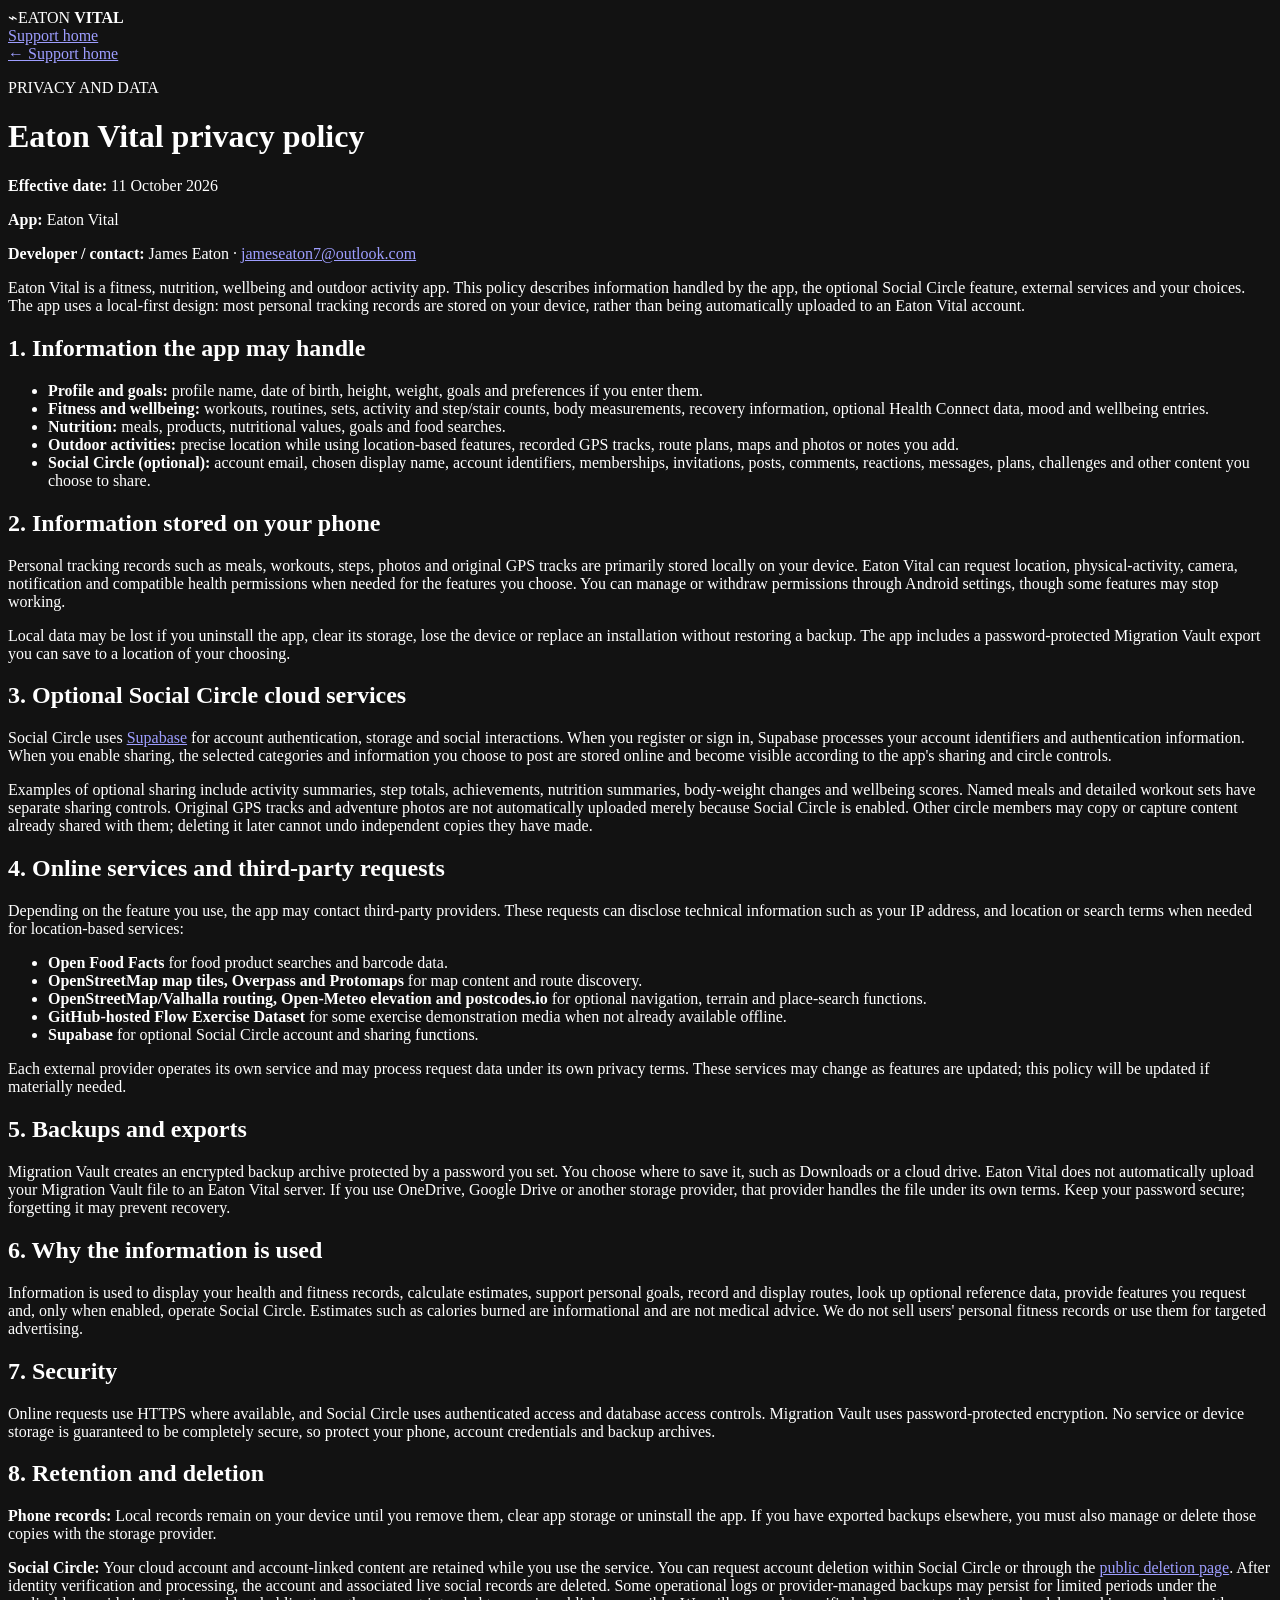
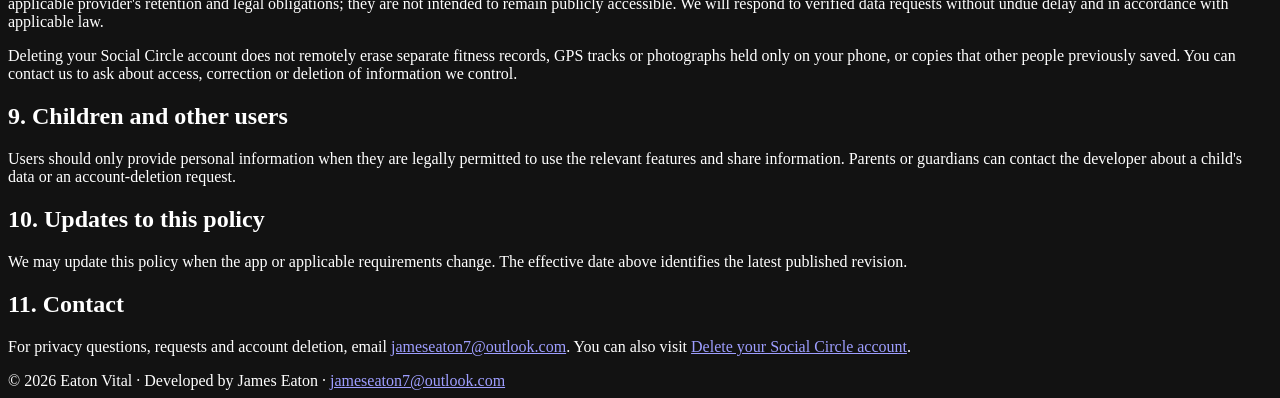
==== privacy.html @ bbdb614d "Publish Eaton Vital public website: privacy.html" ====
<!doctype html>
<html lang="en-GB"><head><meta charset="utf-8"><meta name="viewport" content="width=device-width,initial-scale=1"><meta name="color-scheme" content="dark"><meta name="description" content="Eaton Vital privacy policy: local fitness data, optional Social Circle sharing, online services, backups and deletion."><title>Eaton Vital | Privacy Policy</title><link rel="stylesheet" href="style.css"></head>
<body><div class="site"><header class="mast"><div class="brand"><span class="symbol" aria-hidden="true">⌁</span><span>EATON <b>VITAL</b></span></div><a class="nav" href="index.html">Support home</a></header><main class="article"><a class="back" href="index.html">← Support home</a><p class="eyebrow">PRIVACY AND DATA</p><h1>Eaton Vital privacy policy</h1><div class="details"><p><strong>Effective date:</strong> 11 October 2026</p><p><strong>App:</strong> Eaton Vital</p><p><strong>Developer / contact:</strong> James Eaton · <a href="mailto:jameseaton7@outlook.com">jameseaton7@outlook.com</a></p></div>
<p>Eaton Vital is a fitness, nutrition, wellbeing and outdoor activity app. This policy describes information handled by the app, the optional Social Circle feature, external services and your choices. The app uses a local-first design: most personal tracking records are stored on your device, rather than being automatically uploaded to an Eaton Vital account.</p>
<h2>1. Information the app may handle</h2>
<ul><li><strong>Profile and goals:</strong> profile name, date of birth, height, weight, goals and preferences if you enter them.</li><li><strong>Fitness and wellbeing:</strong> workouts, routines, sets, activity and step/stair counts, body measurements, recovery information, optional Health Connect data, mood and wellbeing entries.</li><li><strong>Nutrition:</strong> meals, products, nutritional values, goals and food searches.</li><li><strong>Outdoor activities:</strong> precise location while using location-based features, recorded GPS tracks, route plans, maps and photos or notes you add.</li><li><strong>Social Circle (optional):</strong> account email, chosen display name, account identifiers, memberships, invitations, posts, comments, reactions, messages, plans, challenges and other content you choose to share.</li></ul>
<h2>2. Information stored on your phone</h2><p>Personal tracking records such as meals, workouts, steps, photos and original GPS tracks are primarily stored locally on your device. Eaton Vital can request location, physical-activity, camera, notification and compatible health permissions when needed for the features you choose. You can manage or withdraw permissions through Android settings, though some features may stop working.</p><p>Local data may be lost if you uninstall the app, clear its storage, lose the device or replace an installation without restoring a backup. The app includes a password-protected Migration Vault export you can save to a location of your choosing.</p>
<h2>3. Optional Social Circle cloud services</h2><p>Social Circle uses <a href="https://supabase.com/privacy">Supabase</a> for account authentication, storage and social interactions. When you register or sign in, Supabase processes your account identifiers and authentication information. When you enable sharing, the selected categories and information you choose to post are stored online and become visible according to the app's sharing and circle controls.</p><p>Examples of optional sharing include activity summaries, step totals, achievements, nutrition summaries, body-weight changes and wellbeing scores. Named meals and detailed workout sets have separate sharing controls. Original GPS tracks and adventure photos are not automatically uploaded merely because Social Circle is enabled. Other circle members may copy or capture content already shared with them; deleting it later cannot undo independent copies they have made.</p>
<h2>4. Online services and third-party requests</h2><p>Depending on the feature you use, the app may contact third-party providers. These requests can disclose technical information such as your IP address, and location or search terms when needed for location-based services:</p><ul><li><strong>Open Food Facts</strong> for food product searches and barcode data.</li><li><strong>OpenStreetMap map tiles, Overpass and Protomaps</strong> for map content and route discovery.</li><li><strong>OpenStreetMap/Valhalla routing, Open-Meteo elevation and postcodes.io</strong> for optional navigation, terrain and place-search functions.</li><li><strong>GitHub-hosted Flow Exercise Dataset</strong> for some exercise demonstration media when not already available offline.</li><li><strong>Supabase</strong> for optional Social Circle account and sharing functions.</li></ul><p>Each external provider operates its own service and may process request data under its own privacy terms. These services may change as features are updated; this policy will be updated if materially needed.</p>
<h2>5. Backups and exports</h2><p>Migration Vault creates an encrypted backup archive protected by a password you set. You choose where to save it, such as Downloads or a cloud drive. Eaton Vital does not automatically upload your Migration Vault file to an Eaton Vital server. If you use OneDrive, Google Drive or another storage provider, that provider handles the file under its own terms. Keep your password secure; forgetting it may prevent recovery.</p>
<h2>6. Why the information is used</h2><p>Information is used to display your health and fitness records, calculate estimates, support personal goals, record and display routes, look up optional reference data, provide features you request and, only when enabled, operate Social Circle. Estimates such as calories burned are informational and are not medical advice. We do not sell users' personal fitness records or use them for targeted advertising.</p>
<h2>7. Security</h2><p>Online requests use HTTPS where available, and Social Circle uses authenticated access and database access controls. Migration Vault uses password-protected encryption. No service or device storage is guaranteed to be completely secure, so protect your phone, account credentials and backup archives.</p>
<h2>8. Retention and deletion</h2><p><strong>Phone records:</strong> Local records remain on your device until you remove them, clear app storage or uninstall the app. If you have exported backups elsewhere, you must also manage or delete those copies with the storage provider.</p><p><strong>Social Circle:</strong> Your cloud account and account-linked content are retained while you use the service. You can request account deletion within Social Circle or through the <a href="delete-account.html">public deletion page</a>. After identity verification and processing, the account and associated live social records are deleted. Some operational logs or provider-managed backups may persist for limited periods under the applicable provider's retention and legal obligations; they are not intended to remain publicly accessible. We will respond to verified data requests without undue delay and in accordance with applicable law.</p><p>Deleting your Social Circle account does not remotely erase separate fitness records, GPS tracks or photographs held only on your phone, or copies that other people previously saved. You can contact us to ask about access, correction or deletion of information we control.</p>
<h2>9. Children and other users</h2><p>Users should only provide personal information when they are legally permitted to use the relevant features and share information. Parents or guardians can contact the developer about a child's data or an account-deletion request.</p>
<h2>10. Updates to this policy</h2><p>We may update this policy when the app or applicable requirements change. The effective date above identifies the latest published revision.</p>
<h2>11. Contact</h2><p>For privacy questions, requests and account deletion, email <a href="mailto:jameseaton7@outlook.com">jameseaton7@outlook.com</a>. You can also visit <a href="delete-account.html">Delete your Social Circle account</a>.</p>
</main><footer>© 2026 Eaton Vital · Developed by James Eaton · <a href="mailto:jameseaton7@outlook.com">jameseaton7@outlook.com</a></footer></div></body></html>
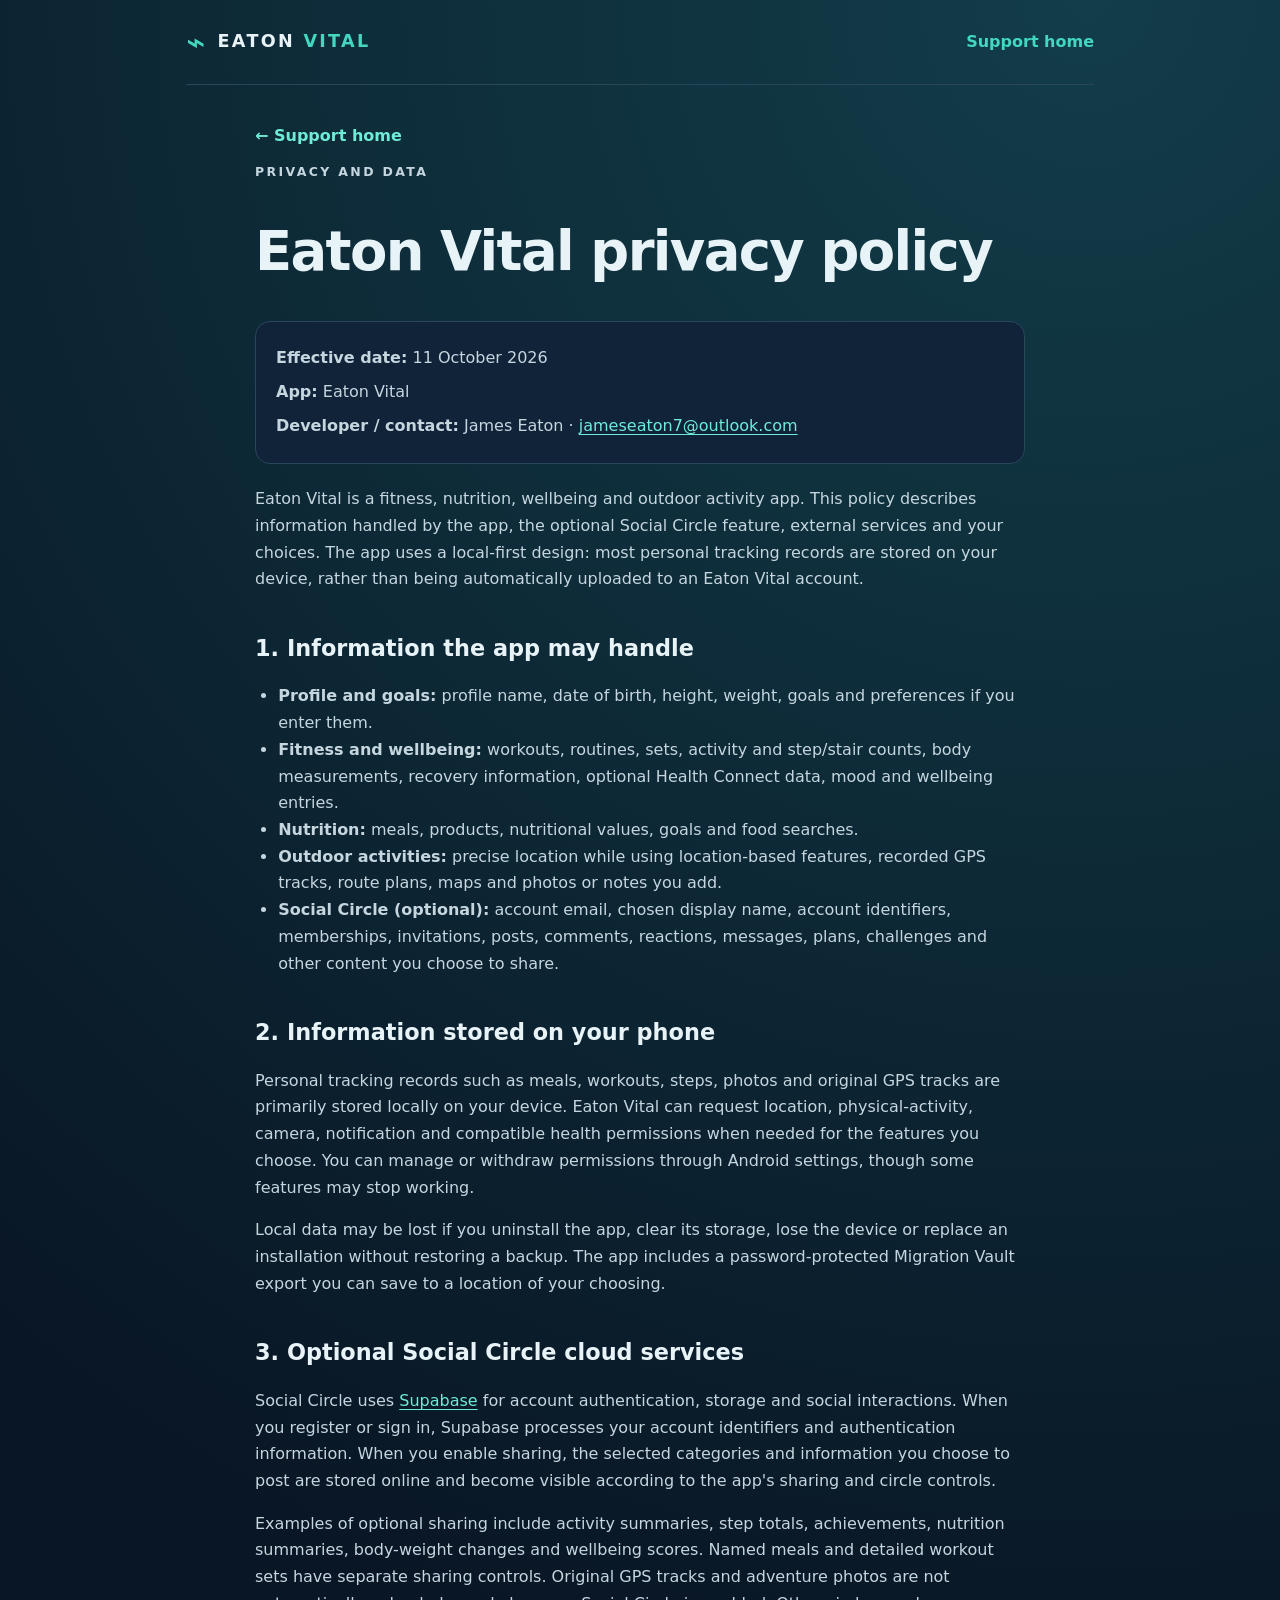
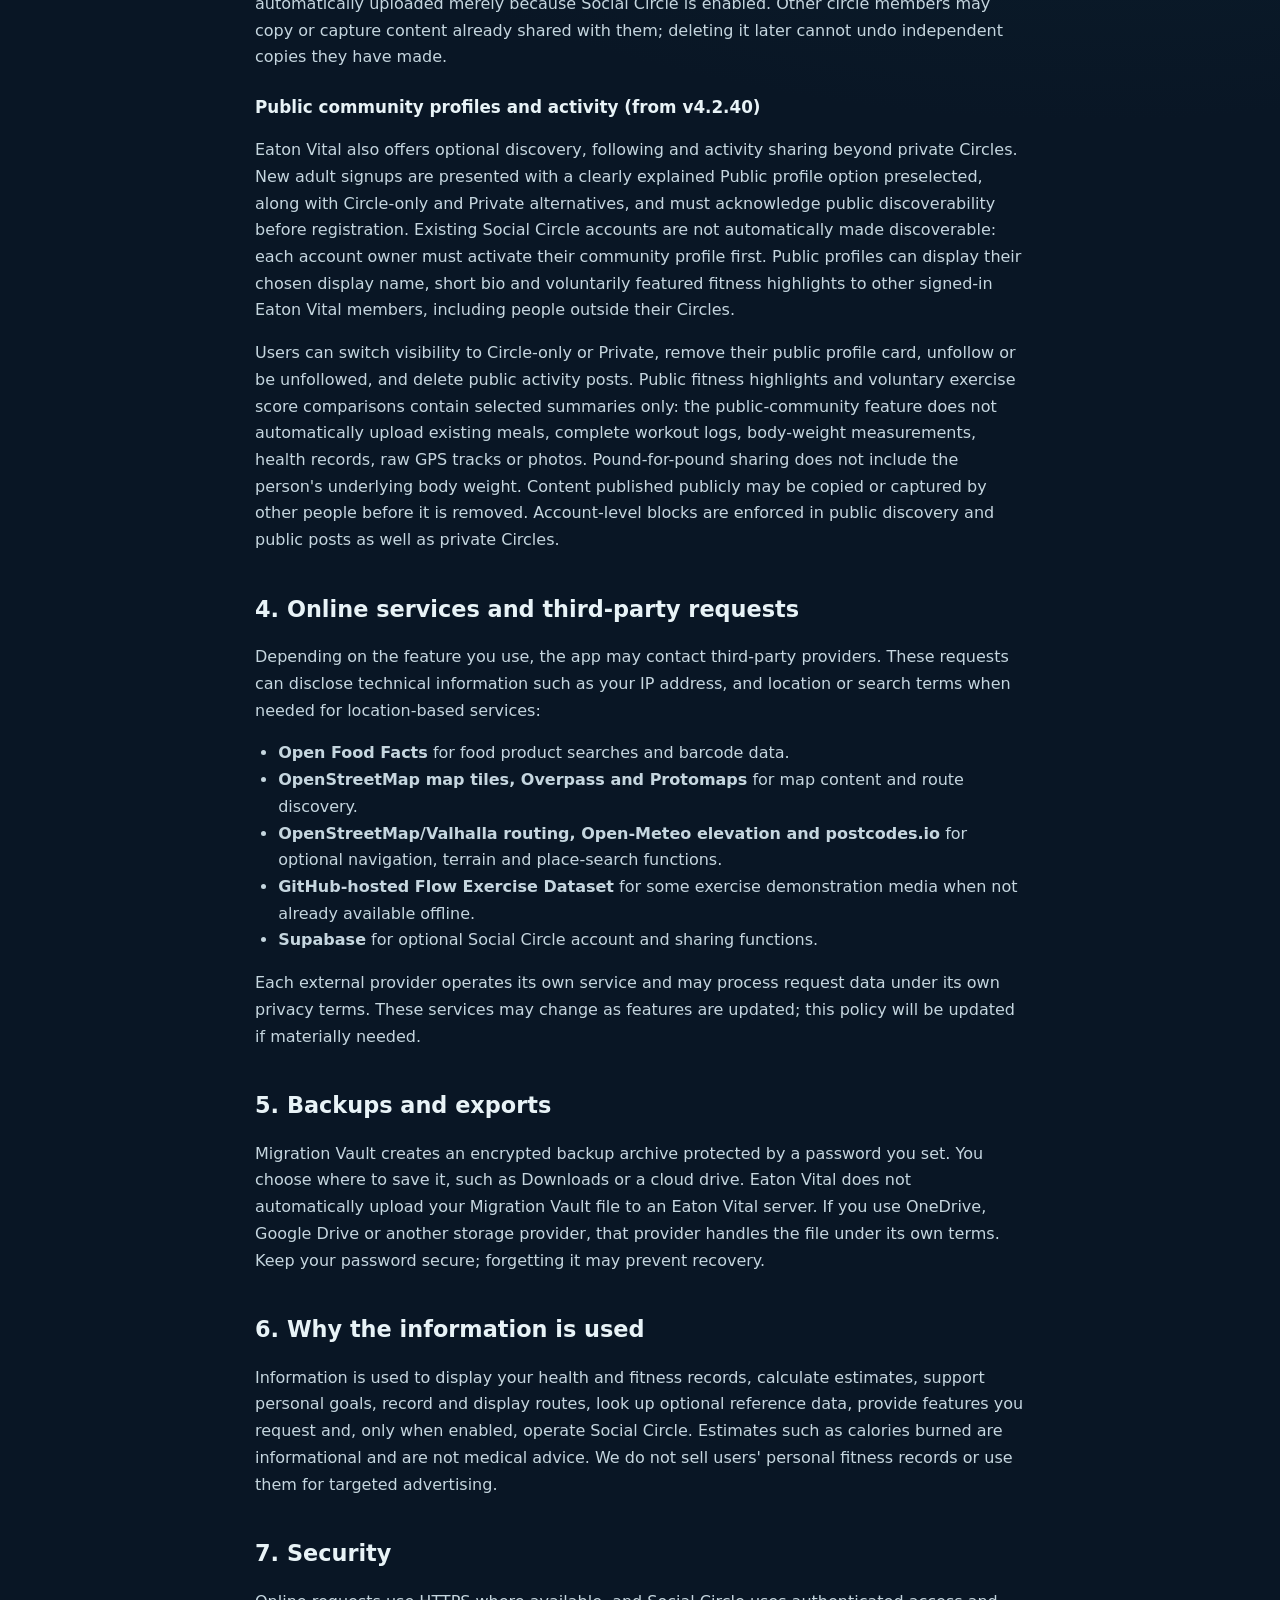
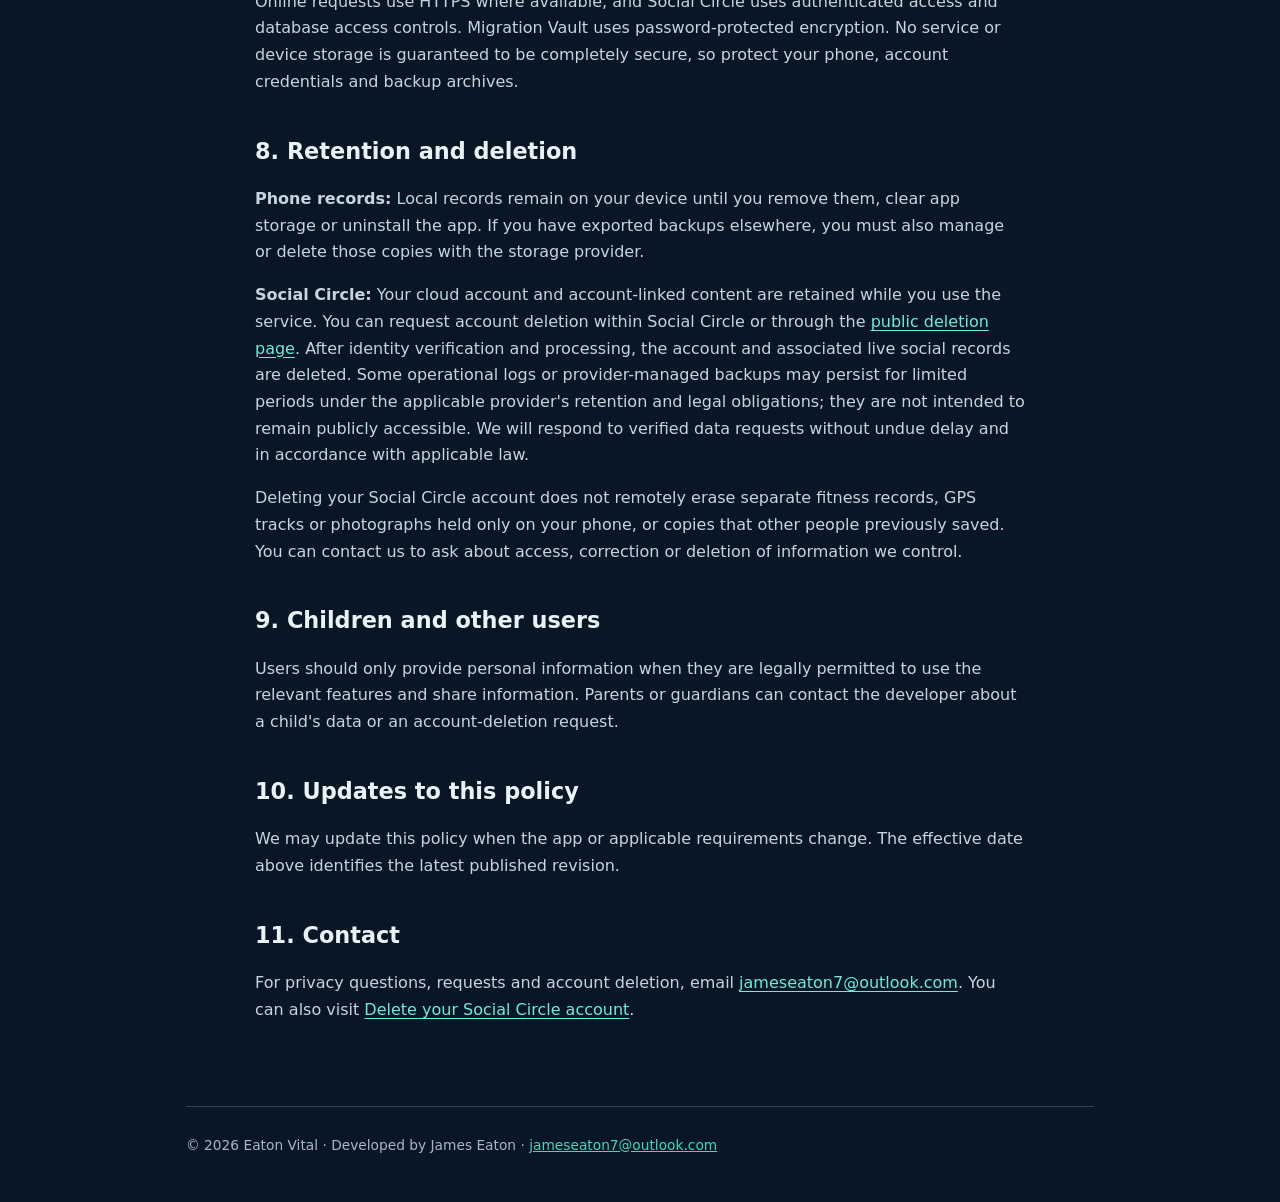
==== commit 1b5b6236: "docs(privacy): explain owner-activated public discovery, follow, voluntary posts and controls" ====
--- a/privacy.html
+++ b/privacy.html
@@ -6,6 +6,9 @@
 <ul><li><strong>Profile and goals:</strong> profile name, date of birth, height, weight, goals and preferences if you enter them.</li><li><strong>Fitness and wellbeing:</strong> workouts, routines, sets, activity and step/stair counts, body measurements, recovery information, optional Health Connect data, mood and wellbeing entries.</li><li><strong>Nutrition:</strong> meals, products, nutritional values, goals and food searches.</li><li><strong>Outdoor activities:</strong> precise location while using location-based features, recorded GPS tracks, route plans, maps and photos or notes you add.</li><li><strong>Social Circle (optional):</strong> account email, chosen display name, account identifiers, memberships, invitations, posts, comments, reactions, messages, plans, challenges and other content you choose to share.</li></ul>
 <h2>2. Information stored on your phone</h2><p>Personal tracking records such as meals, workouts, steps, photos and original GPS tracks are primarily stored locally on your device. Eaton Vital can request location, physical-activity, camera, notification and compatible health permissions when needed for the features you choose. You can manage or withdraw permissions through Android settings, though some features may stop working.</p><p>Local data may be lost if you uninstall the app, clear its storage, lose the device or replace an installation without restoring a backup. The app includes a password-protected Migration Vault export you can save to a location of your choosing.</p>
 <h2>3. Optional Social Circle cloud services</h2><p>Social Circle uses <a href="https://supabase.com/privacy">Supabase</a> for account authentication, storage and social interactions. When you register or sign in, Supabase processes your account identifiers and authentication information. When you enable sharing, the selected categories and information you choose to post are stored online and become visible according to the app's sharing and circle controls.</p><p>Examples of optional sharing include activity summaries, step totals, achievements, nutrition summaries, body-weight changes and wellbeing scores. Named meals and detailed workout sets have separate sharing controls. Original GPS tracks and adventure photos are not automatically uploaded merely because Social Circle is enabled. Other circle members may copy or capture content already shared with them; deleting it later cannot undo independent copies they have made.</p>
+<h3>Public community profiles and activity (from v4.2.40)</h3>
+<p>Eaton Vital also offers optional discovery, following and activity sharing beyond private Circles. New adult signups are presented with a clearly explained Public profile option preselected, along with Circle-only and Private alternatives, and must acknowledge public discoverability before registration. Existing Social Circle accounts are not automatically made discoverable: each account owner must activate their community profile first. Public profiles can display their chosen display name, short bio and voluntarily featured fitness highlights to other signed-in Eaton Vital members, including people outside their Circles.</p>
+<p>Users can switch visibility to Circle-only or Private, remove their public profile card, unfollow or be unfollowed, and delete public activity posts. Public fitness highlights and voluntary exercise score comparisons contain selected summaries only: the public-community feature does not automatically upload existing meals, complete workout logs, body-weight measurements, health records, raw GPS tracks or photos. Pound-for-pound sharing does not include the person's underlying body weight. Content published publicly may be copied or captured by other people before it is removed. Account-level blocks are enforced in public discovery and public posts as well as private Circles.</p>
 <h2>4. Online services and third-party requests</h2><p>Depending on the feature you use, the app may contact third-party providers. These requests can disclose technical information such as your IP address, and location or search terms when needed for location-based services:</p><ul><li><strong>Open Food Facts</strong> for food product searches and barcode data.</li><li><strong>OpenStreetMap map tiles, Overpass and Protomaps</strong> for map content and route discovery.</li><li><strong>OpenStreetMap/Valhalla routing, Open-Meteo elevation and postcodes.io</strong> for optional navigation, terrain and place-search functions.</li><li><strong>GitHub-hosted Flow Exercise Dataset</strong> for some exercise demonstration media when not already available offline.</li><li><strong>Supabase</strong> for optional Social Circle account and sharing functions.</li></ul><p>Each external provider operates its own service and may process request data under its own privacy terms. These services may change as features are updated; this policy will be updated if materially needed.</p>
 <h2>5. Backups and exports</h2><p>Migration Vault creates an encrypted backup archive protected by a password you set. You choose where to save it, such as Downloads or a cloud drive. Eaton Vital does not automatically upload your Migration Vault file to an Eaton Vital server. If you use OneDrive, Google Drive or another storage provider, that provider handles the file under its own terms. Keep your password secure; forgetting it may prevent recovery.</p>
 <h2>6. Why the information is used</h2><p>Information is used to display your health and fitness records, calculate estimates, support personal goals, record and display routes, look up optional reference data, provide features you request and, only when enabled, operate Social Circle. Estimates such as calories burned are informational and are not medical advice. We do not sell users' personal fitness records or use them for targeted advertising.</p>
--- a/style.css
+++ b/style.css
@@ -0,0 +1 @@
+:root{color-scheme:dark;--bg:#091625;--panel:#102339;--border:#29465a;--ink:#e8f3f7;--muted:#a4bac7;--mint:#43d6c0;--focus:#efffa4}*{box-sizing:border-box}html{font-family:system-ui,-apple-system,'Segoe UI',Roboto,Arial,sans-serif;font-size:16px;line-height:1.67}body{margin:0;background:radial-gradient(circle at 85% 0%,#123d49 0%,transparent 38%),var(--bg);color:var(--ink)}.site{max-width:960px;margin:auto;padding:0 26px}.mast{display:flex;justify-content:space-between;gap:16px;align-items:center;border-bottom:1px solid var(--border);padding:26px 0}.brand{display:flex;align-items:center;gap:10px;font-size:1.1rem;font-weight:750;letter-spacing:.13em}.brand b{color:var(--mint)}.symbol{color:var(--mint);font-size:2rem;line-height:1}.nav,.back{color:var(--mint);font-weight:600;text-decoration:none}.hero{padding:78px 0 95px}.eyebrow{color:var(--mint);font-size:.78rem;letter-spacing:.19em;font-weight:750}.hero h1{font-size:clamp(2.8rem,7vw,5rem);line-height:1.1;letter-spacing:-.045em;margin:16px 0 24px}.hero h1 span{color:var(--mint)}.intro{font-size:1.2rem;color:var(--muted);max-width:670px;margin:0 0 38px}.cards{display:grid;grid-template-columns:repeat(2,minmax(0,1fr));gap:20px}.tile{color:var(--ink);text-decoration:none;background:var(--panel);border:1px solid var(--border);border-radius:22px;padding:29px;display:block;transition:border-color .15s}.tile:hover{border-color:var(--mint)}.tile h2{margin:12px 0;font-size:1.45rem}.tile p{color:var(--muted);margin:0 0 24px}.tile-icon{font-size:2rem;color:var(--mint)}.arrow{color:var(--mint);font-weight:700}.article{max-width:770px;margin:0 auto;padding:38px 0 66px}.article h1{font-size:clamp(2.1rem,6vw,3.4rem);line-height:1.2;letter-spacing:-.03em}.article h2{font-size:1.4rem;margin:37px 0 8px}.article h3{font-size:1.05rem;margin:22px 0 7px}.article p,.article li{color:#c5d6df}.article ul,.article ol{padding-left:1.45rem}.article a{color:#6fecd8;text-underline-offset:3px}.details{border:1px solid var(--border);border-radius:15px;background:var(--panel);padding:16px 20px;margin:22px 0}.details p{margin:.45rem 0}.notice{border-left:3px solid var(--mint);padding:12px 18px;background:#102f3b;margin:22px 0}code{background:#173047;border-radius:4px;padding:2px 5px}footer{color:var(--muted);border-top:1px solid var(--border);padding:27px 0 45px;font-size:.86rem}footer a{color:var(--mint)}a:focus-visible{outline:3px solid var(--focus);outline-offset:4px;border-radius:4px}@media(max-width:620px){.site{padding:0 18px}.mast{padding:18px 0}.nav{font-size:.8rem}.hero{padding:52px 0}.cards{grid-template-columns:1fr}.tile{padding:22px}}
